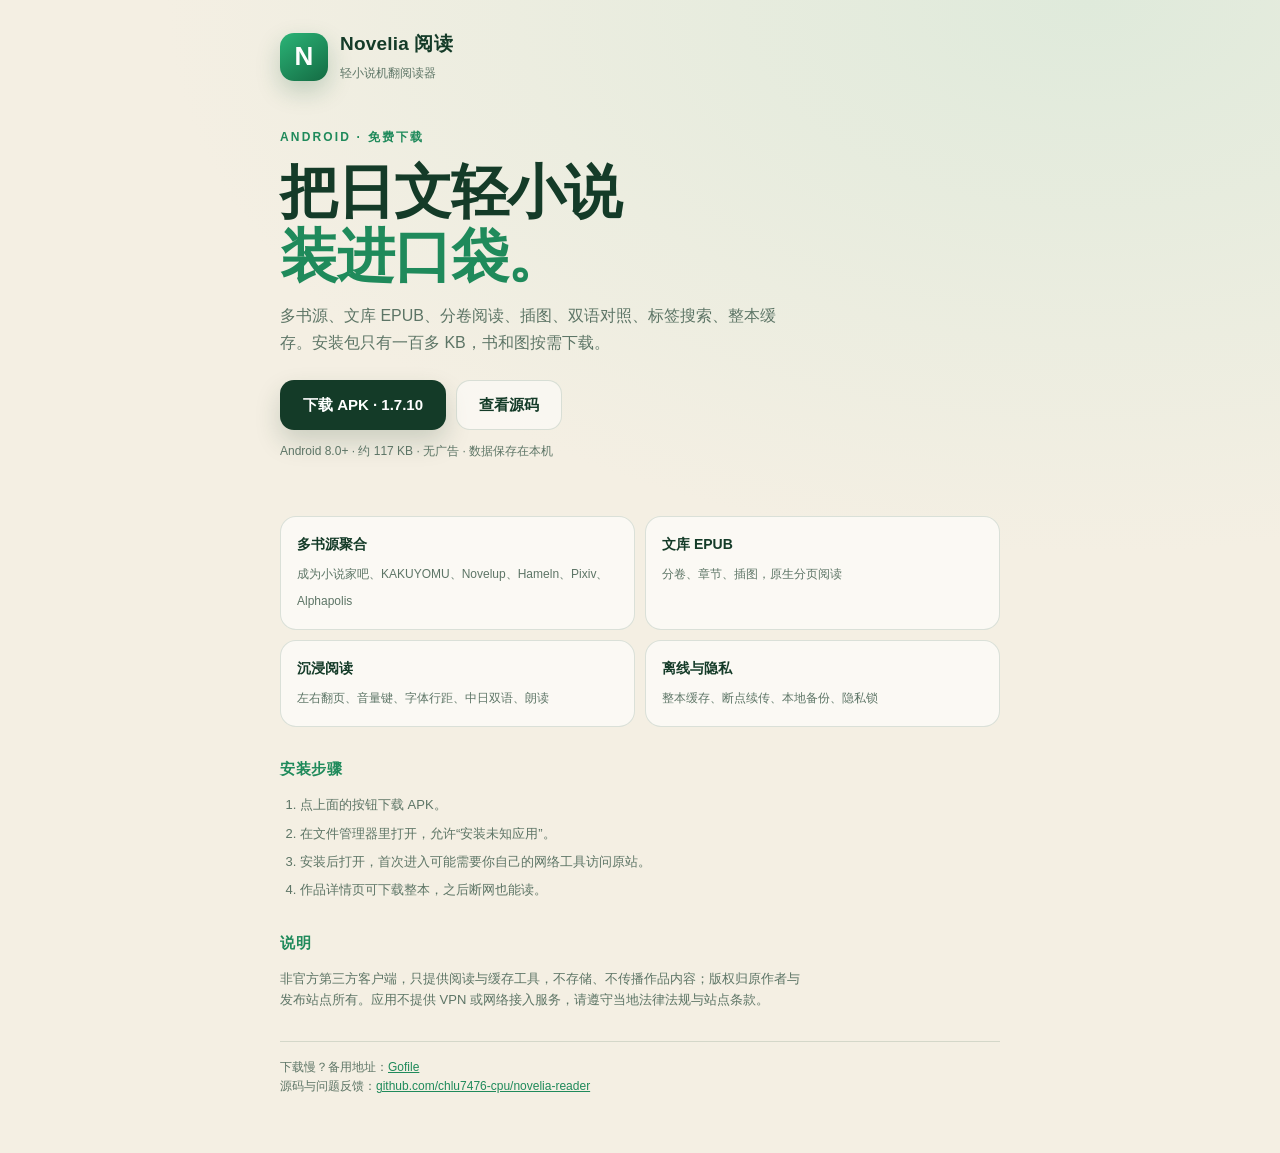
==== docs/index.html @ 1b573844 "Fix EPUB ruby import (1.7.10)" ====
<!doctype html>
<html lang="zh-CN">
<head>
<meta charset="utf-8">
<meta name="viewport" content="width=device-width,initial-scale=1,viewport-fit=cover">
<title>Novelia 阅读 · 下载</title>
<meta name="description" content="Novelia 阅读：多书源、文库 EPUB、离线缓存、双语阅读的 Android 轻小说阅读器。">
<style>
:root{--bg:#f4efe3;--ink:#143b28;--green:#1f8a5b;--muted:#5d7566;--line:rgba(20,70,45,.14);--card:rgba(255,255,255,.62)}
*{box-sizing:border-box}html,body{margin:0}
body{background:radial-gradient(120% 80% at 85% 0%,#dfeadb 0%,transparent 60%),var(--bg);color:var(--ink);font-family:-apple-system,BlinkMacSystemFont,"Noto Sans CJK SC","PingFang SC","Microsoft YaHei",sans-serif;line-height:1.65}
.wrap{max-width:760px;margin:0 auto;padding:28px 20px 56px}
.top{display:flex;align-items:center;gap:12px;margin-bottom:34px}
.logo{width:48px;height:48px;border-radius:14px;background:linear-gradient(145deg,#2bb477,#146b43);display:grid;place-items:center;color:#fff;font-weight:800;font-size:26px;box-shadow:0 10px 24px rgba(20,90,55,.22)}
.brand b{display:block;font-size:19px;letter-spacing:.2px}.brand span{font-size:12px;color:var(--muted)}
.hero{padding:8px 0 26px}
.kicker{font-size:12px;letter-spacing:.18em;color:var(--green);font-weight:700;margin-bottom:12px}
h1{font-size:clamp(36px,9vw,58px);line-height:1.12;margin:0 0 14px;letter-spacing:-.02em}
h1 em{font-style:normal;color:var(--green)}
.lead{font-size:16px;color:var(--muted);max-width:520px;margin:0 0 24px}
.dl{display:flex;flex-wrap:wrap;gap:10px;align-items:center}
.btn{display:inline-flex;align-items:center;justify-content:center;gap:8px;min-height:50px;padding:0 22px;border-radius:14px;text-decoration:none;font-weight:700;font-size:15px;border:1px solid transparent}
.btn-main{background:var(--ink);color:#fff;box-shadow:0 12px 26px rgba(20,59,40,.18)}
.btn-ghost{background:rgba(255,255,255,.5);color:var(--ink);border-color:var(--line)}
.meta{font-size:12px;color:var(--muted);margin-top:12px}
.grid{display:grid;grid-template-columns:repeat(2,1fr);gap:10px;margin:28px 0}
.card{background:var(--card);border:1px solid var(--line);border-radius:16px;padding:16px}
.card b{display:block;font-size:14px;margin-bottom:4px}.card span{font-size:12px;color:var(--muted)}
h2{font-size:15px;letter-spacing:.04em;margin:30px 0 12px;color:var(--green)}
ol{margin:0;padding-left:20px;color:var(--muted);font-size:13px}ol li{margin:7px 0}
.note{font-size:12px;color:var(--muted);border-top:1px solid var(--line);padding-top:16px;margin-top:30px}
a{color:var(--green)}
@media(max-width:420px){.grid{grid-template-columns:1fr}.btn{width:100%}}
</style>
</head>
<body>
<main class="wrap">
  <header class="top">
    <div class="logo">N</div>
    <div class="brand"><b>Novelia 阅读</b><span>轻小说机翻阅读器</span></div>
  </header>

  <section class="hero">
    <div class="kicker">ANDROID · 免费下载</div>
    <h1>把日文轻小说<br><em>装进口袋。</em></h1>
    <p class="lead">多书源、文库 EPUB、分卷阅读、插图、双语对照、标签搜索、整本缓存。安装包只有一百多 KB，书和图按需下载。</p>
    <div class="dl">
      <a class="btn btn-main" href="./NoveliaReader-1.7.10.apk" download>下载 APK · 1.7.10</a>
      <a class="btn btn-ghost" href="https://github.com/chlu7476-cpu/novelia-reader" rel="noopener">查看源码</a>
    </div>
    <div class="meta">Android 8.0+ · 约 117 KB · 无广告 · 数据保存在本机</div>
  </section>

  <div class="grid">
    <div class="card"><b>多书源聚合</b><span>成为小说家吧、KAKUYOMU、Novelup、Hameln、Pixiv、Alphapolis</span></div>
    <div class="card"><b>文库 EPUB</b><span>分卷、章节、插图，原生分页阅读</span></div>
    <div class="card"><b>沉浸阅读</b><span>左右翻页、音量键、字体行距、中日双语、朗读</span></div>
    <div class="card"><b>离线与隐私</b><span>整本缓存、断点续传、本地备份、隐私锁</span></div>
  </div>

  <h2>安装步骤</h2>
  <ol>
    <li>点上面的按钮下载 APK。</li>
    <li>在文件管理器里打开，允许“安装未知应用”。</li>
    <li>安装后打开，首次进入可能需要你自己的网络工具访问原站。</li>
    <li>作品详情页可下载整本，之后断网也能读。</li>
  </ol>

  <h2>说明</h2>
  <p class="lead" style="font-size:13px">非官方第三方客户端，只提供阅读与缓存工具，不存储、不传播作品内容；版权归原作者与发布站点所有。应用不提供 VPN 或网络接入服务，请遵守当地法律法规与站点条款。</p>

  <div class="note">
    下载慢？备用地址：<a href="https://gofile.io/d/SD9jkDgP" rel="noopener">Gofile</a><br>
    源码与问题反馈：<a href="https://github.com/chlu7476-cpu/novelia-reader" rel="noopener">github.com/chlu7476-cpu/novelia-reader</a>
  </div>
</main>
</body>
</html>
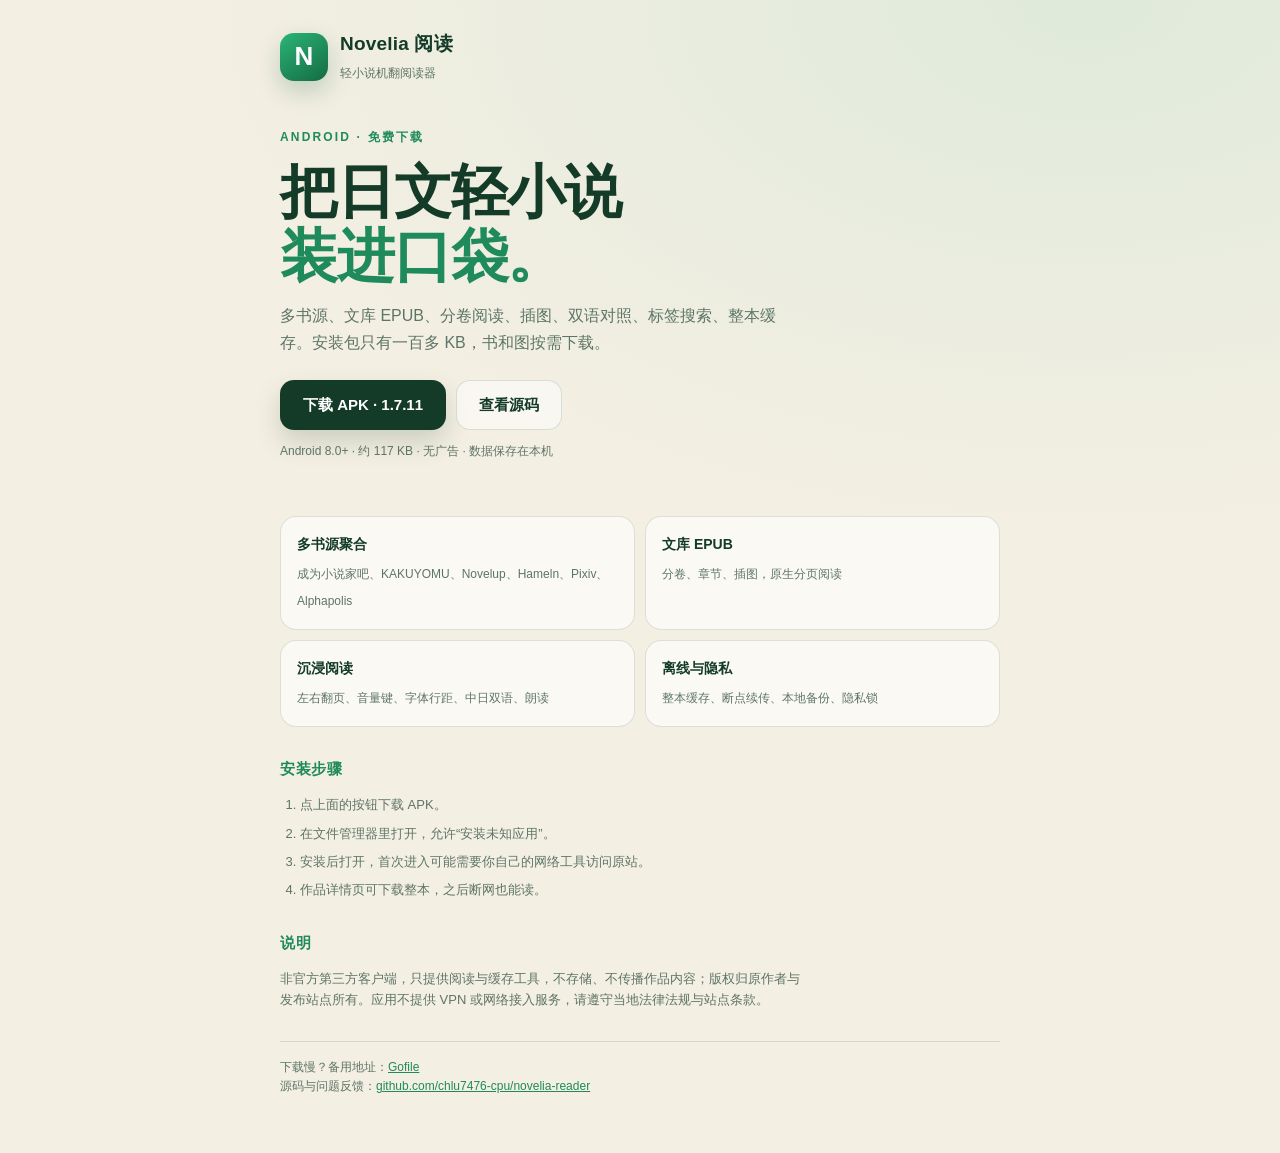
==== commit e26f0a62: "Fix paged reader column clipping (1.7.11)" ====
--- a/docs/index.html
+++ b/docs/index.html
@@ -45,7 +45,7 @@
     <h1>把日文轻小说<br><em>装进口袋。</em></h1>
     <p class="lead">多书源、文库 EPUB、分卷阅读、插图、双语对照、标签搜索、整本缓存。安装包只有一百多 KB，书和图按需下载。</p>
     <div class="dl">
-      <a class="btn btn-main" href="./NoveliaReader-1.7.10.apk" download>下载 APK · 1.7.10</a>
+      <a class="btn btn-main" href="./NoveliaReader-1.7.11.apk" download>下载 APK · 1.7.11</a>
       <a class="btn btn-ghost" href="https://github.com/chlu7476-cpu/novelia-reader" rel="noopener">查看源码</a>
     </div>
     <div class="meta">Android 8.0+ · 约 117 KB · 无广告 · 数据保存在本机</div>
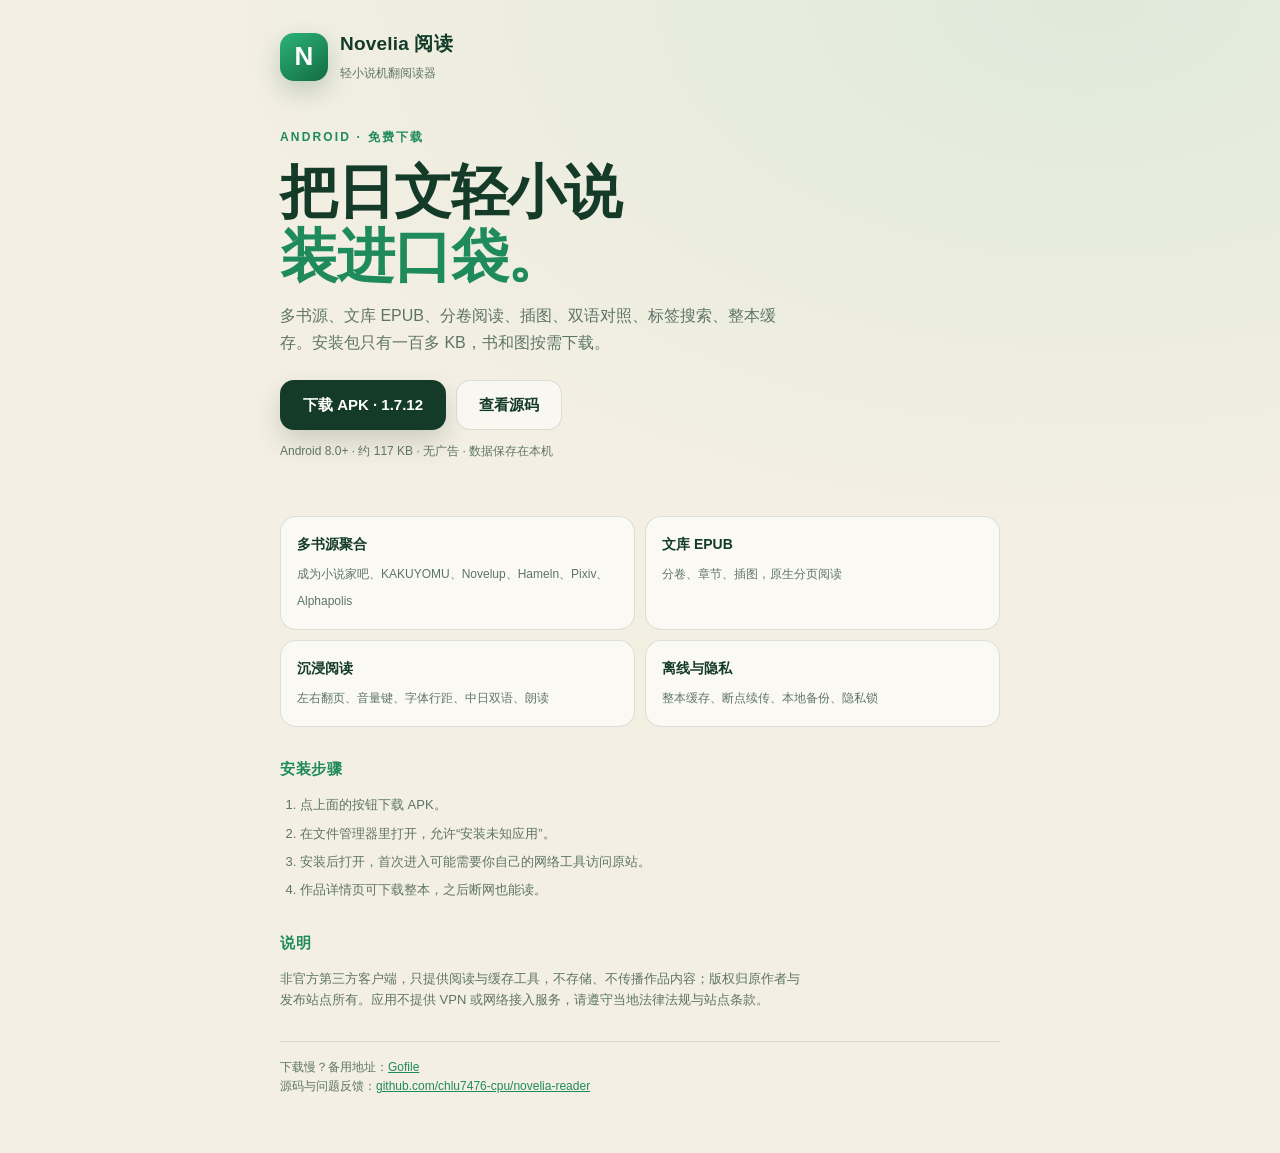
==== commit c6bc01c8: "Force paged reader column gap to zero (1.7.12)" ====
--- a/docs/index.html
+++ b/docs/index.html
@@ -45,7 +45,7 @@
     <h1>把日文轻小说<br><em>装进口袋。</em></h1>
     <p class="lead">多书源、文库 EPUB、分卷阅读、插图、双语对照、标签搜索、整本缓存。安装包只有一百多 KB，书和图按需下载。</p>
     <div class="dl">
-      <a class="btn btn-main" href="./NoveliaReader-1.7.11.apk" download>下载 APK · 1.7.11</a>
+      <a class="btn btn-main" href="./NoveliaReader-1.7.12.apk" download>下载 APK · 1.7.12</a>
       <a class="btn btn-ghost" href="https://github.com/chlu7476-cpu/novelia-reader" rel="noopener">查看源码</a>
     </div>
     <div class="meta">Android 8.0+ · 约 117 KB · 无广告 · 数据保存在本机</div>
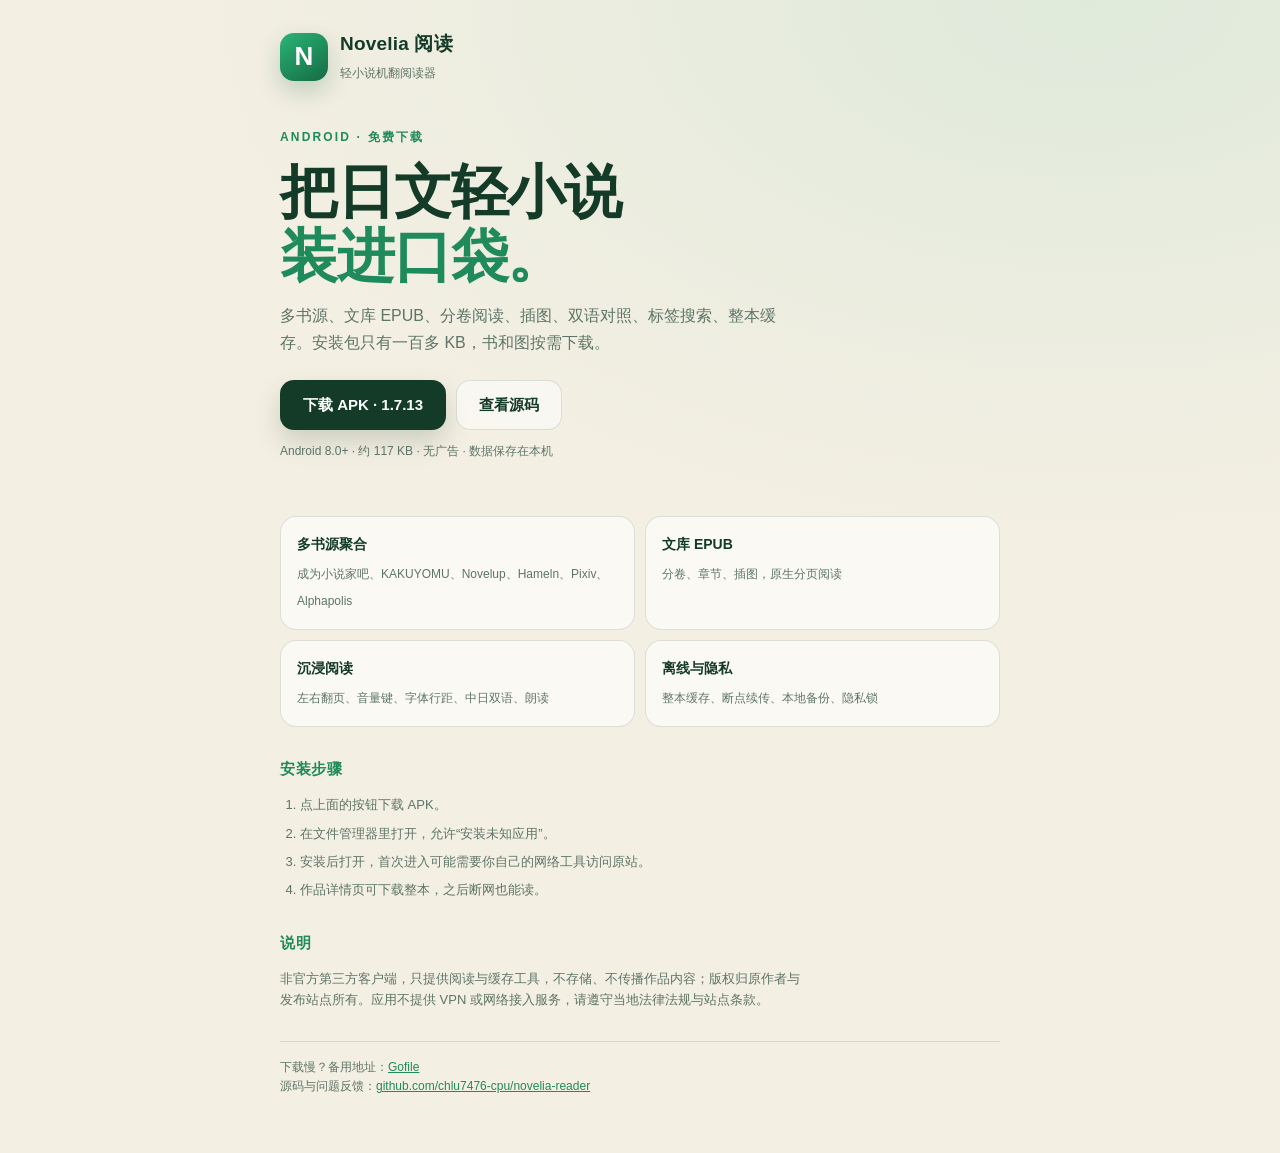
==== commit 79617cbb: "Bust reader asset cache and periodic update check (1.7.13)" ====
--- a/docs/index.html
+++ b/docs/index.html
@@ -45,7 +45,7 @@
     <h1>把日文轻小说<br><em>装进口袋。</em></h1>
     <p class="lead">多书源、文库 EPUB、分卷阅读、插图、双语对照、标签搜索、整本缓存。安装包只有一百多 KB，书和图按需下载。</p>
     <div class="dl">
-      <a class="btn btn-main" href="./NoveliaReader-1.7.12.apk" download>下载 APK · 1.7.12</a>
+      <a class="btn btn-main" href="./NoveliaReader-1.7.13.apk" download>下载 APK · 1.7.13</a>
       <a class="btn btn-ghost" href="https://github.com/chlu7476-cpu/novelia-reader" rel="noopener">查看源码</a>
     </div>
     <div class="meta">Android 8.0+ · 约 117 KB · 无广告 · 数据保存在本机</div>
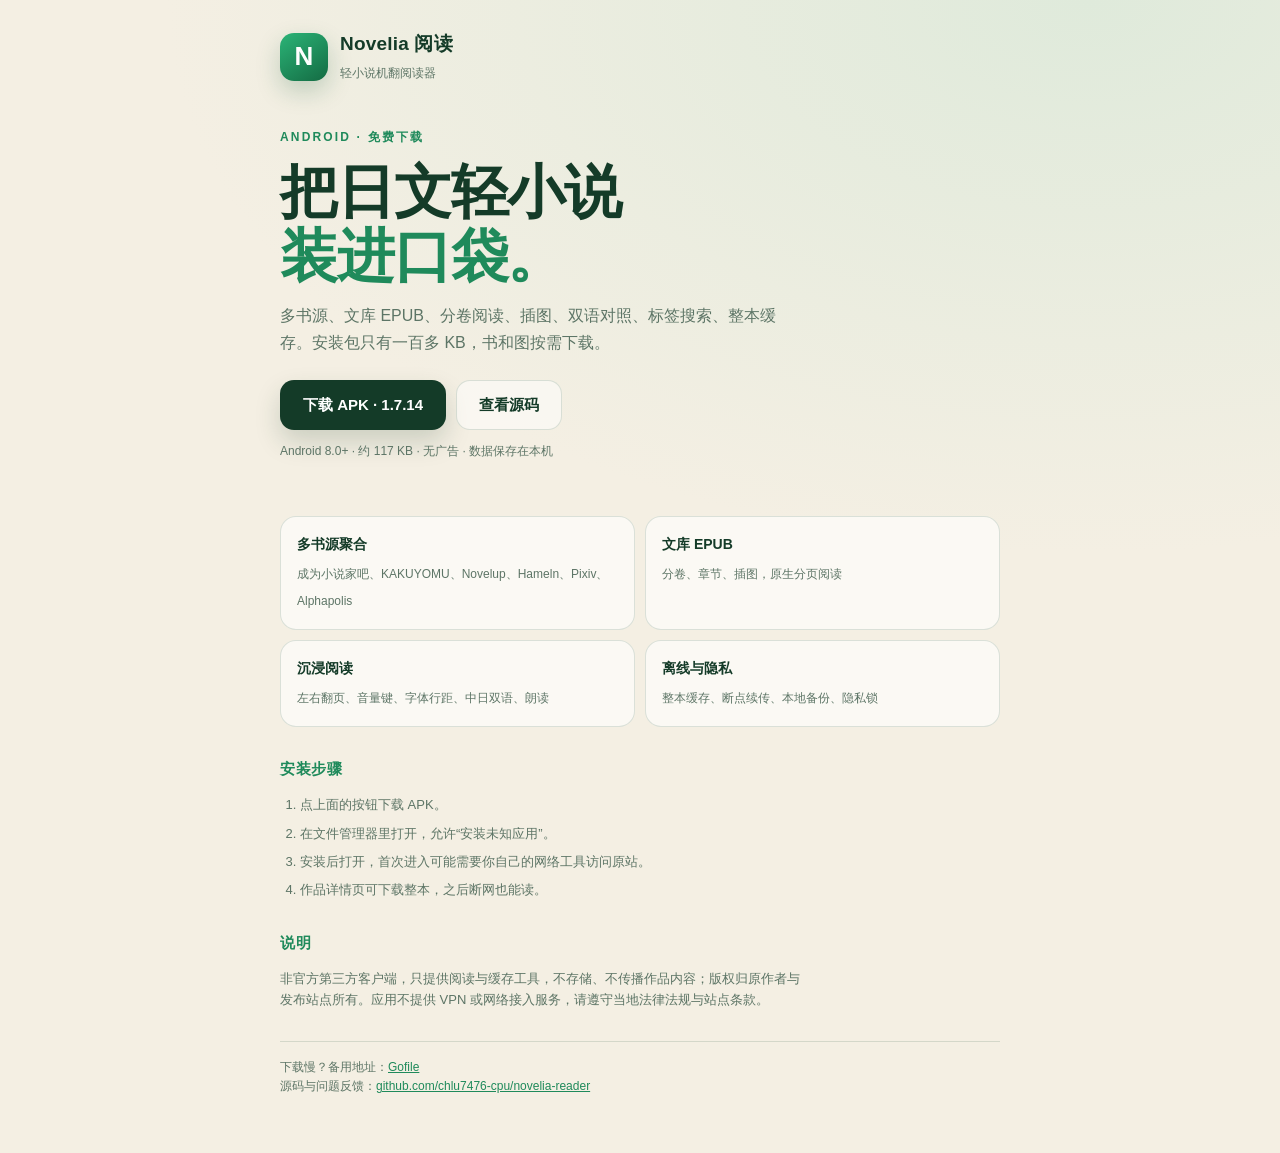
==== commit 192753fb: "Measure real column step for paged reader (1.7.14)" ====
--- a/docs/index.html
+++ b/docs/index.html
@@ -45,7 +45,7 @@
     <h1>把日文轻小说<br><em>装进口袋。</em></h1>
     <p class="lead">多书源、文库 EPUB、分卷阅读、插图、双语对照、标签搜索、整本缓存。安装包只有一百多 KB，书和图按需下载。</p>
     <div class="dl">
-      <a class="btn btn-main" href="./NoveliaReader-1.7.13.apk" download>下载 APK · 1.7.13</a>
+      <a class="btn btn-main" href="./NoveliaReader-1.7.14.apk" download>下载 APK · 1.7.14</a>
       <a class="btn btn-ghost" href="https://github.com/chlu7476-cpu/novelia-reader" rel="noopener">查看源码</a>
     </div>
     <div class="meta">Android 8.0+ · 约 117 KB · 无广告 · 数据保存在本机</div>
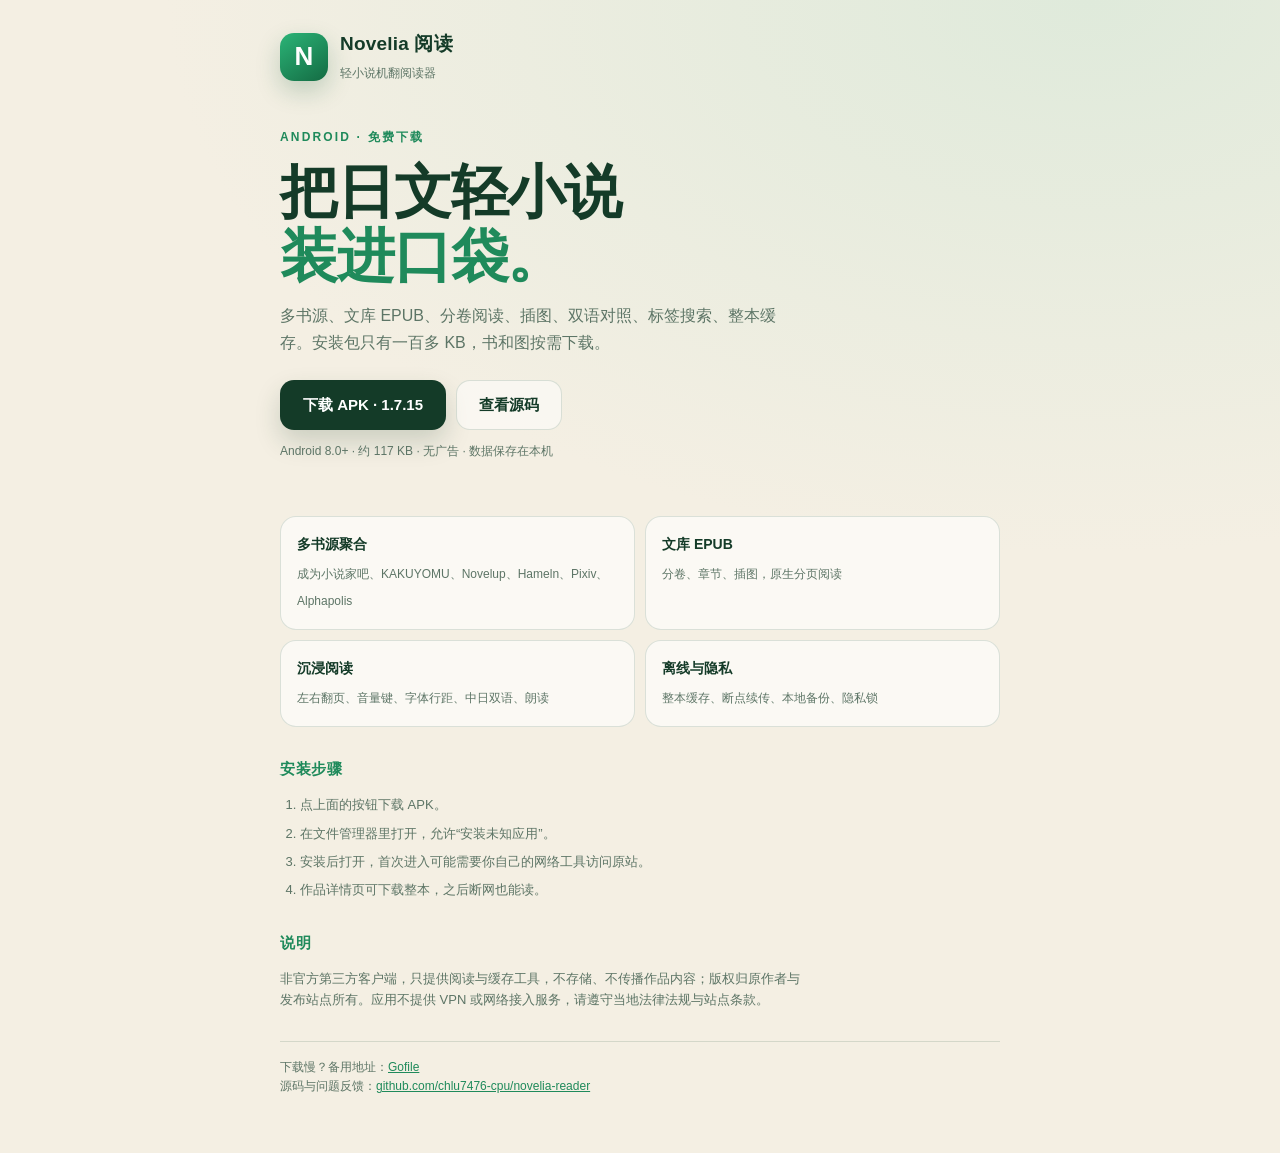
==== commit 06023b65: "Inline zero column gap (1.7.15)" ====
--- a/docs/index.html
+++ b/docs/index.html
@@ -45,7 +45,7 @@
     <h1>把日文轻小说<br><em>装进口袋。</em></h1>
     <p class="lead">多书源、文库 EPUB、分卷阅读、插图、双语对照、标签搜索、整本缓存。安装包只有一百多 KB，书和图按需下载。</p>
     <div class="dl">
-      <a class="btn btn-main" href="./NoveliaReader-1.7.14.apk" download>下载 APK · 1.7.14</a>
+      <a class="btn btn-main" href="./NoveliaReader-1.7.15.apk" download>下载 APK · 1.7.15</a>
       <a class="btn btn-ghost" href="https://github.com/chlu7476-cpu/novelia-reader" rel="noopener">查看源码</a>
     </div>
     <div class="meta">Android 8.0+ · 约 117 KB · 无广告 · 数据保存在本机</div>
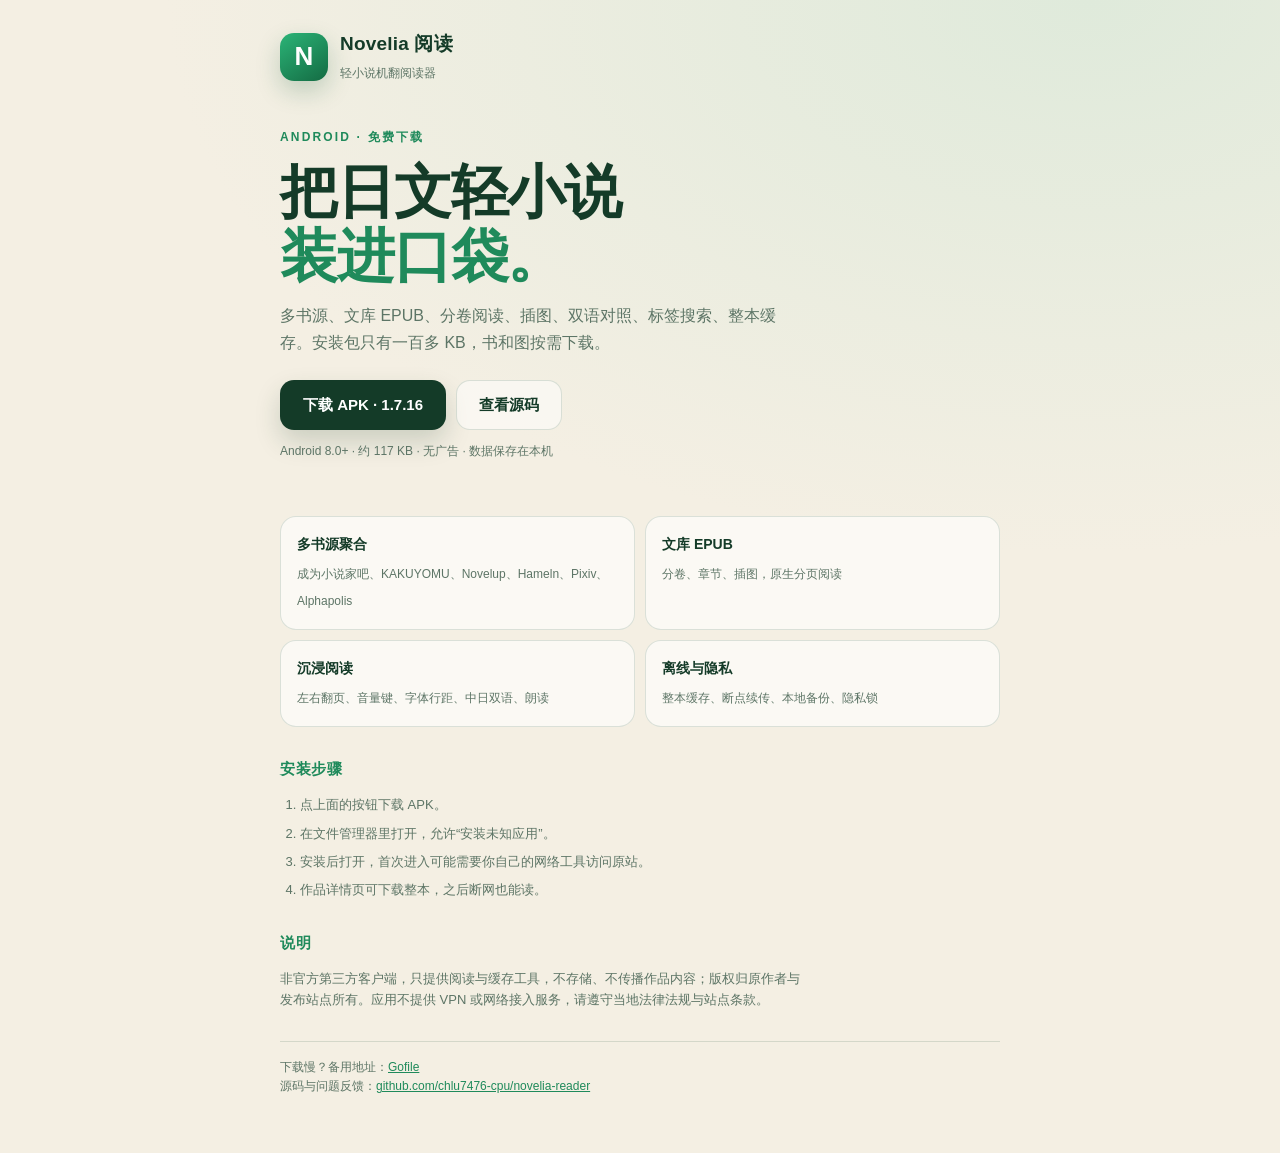
==== commit adbf431a: "Measure paged column step by block boxes (1.7.16)" ====
--- a/docs/index.html
+++ b/docs/index.html
@@ -45,7 +45,7 @@
     <h1>把日文轻小说<br><em>装进口袋。</em></h1>
     <p class="lead">多书源、文库 EPUB、分卷阅读、插图、双语对照、标签搜索、整本缓存。安装包只有一百多 KB，书和图按需下载。</p>
     <div class="dl">
-      <a class="btn btn-main" href="./NoveliaReader-1.7.15.apk" download>下载 APK · 1.7.15</a>
+      <a class="btn btn-main" href="./NoveliaReader-1.7.16.apk" download>下载 APK · 1.7.16</a>
       <a class="btn btn-ghost" href="https://github.com/chlu7476-cpu/novelia-reader" rel="noopener">查看源码</a>
     </div>
     <div class="meta">Android 8.0+ · 约 117 KB · 无广告 · 数据保存在本机</div>
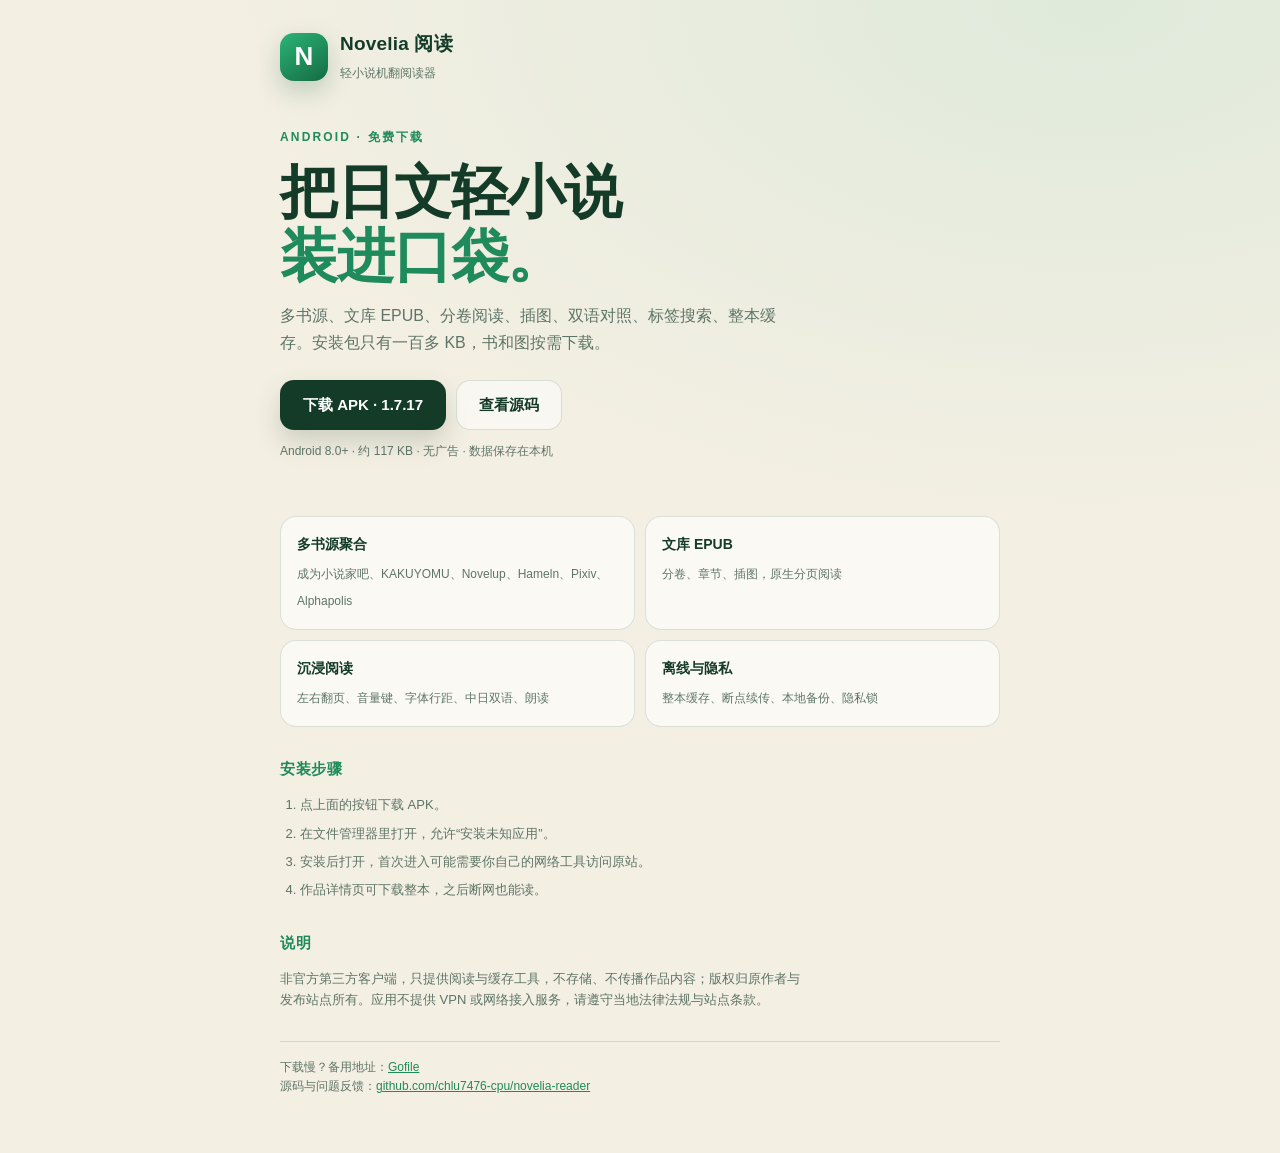
==== commit 62c89cba: "Restore 42px column gap with measured step (1.7.17)" ====
--- a/docs/index.html
+++ b/docs/index.html
@@ -45,7 +45,7 @@
     <h1>把日文轻小说<br><em>装进口袋。</em></h1>
     <p class="lead">多书源、文库 EPUB、分卷阅读、插图、双语对照、标签搜索、整本缓存。安装包只有一百多 KB，书和图按需下载。</p>
     <div class="dl">
-      <a class="btn btn-main" href="./NoveliaReader-1.7.16.apk" download>下载 APK · 1.7.16</a>
+      <a class="btn btn-main" href="./NoveliaReader-1.7.17.apk" download>下载 APK · 1.7.17</a>
       <a class="btn btn-ghost" href="https://github.com/chlu7476-cpu/novelia-reader" rel="noopener">查看源码</a>
     </div>
     <div class="meta">Android 8.0+ · 约 117 KB · 无广告 · 数据保存在本机</div>
